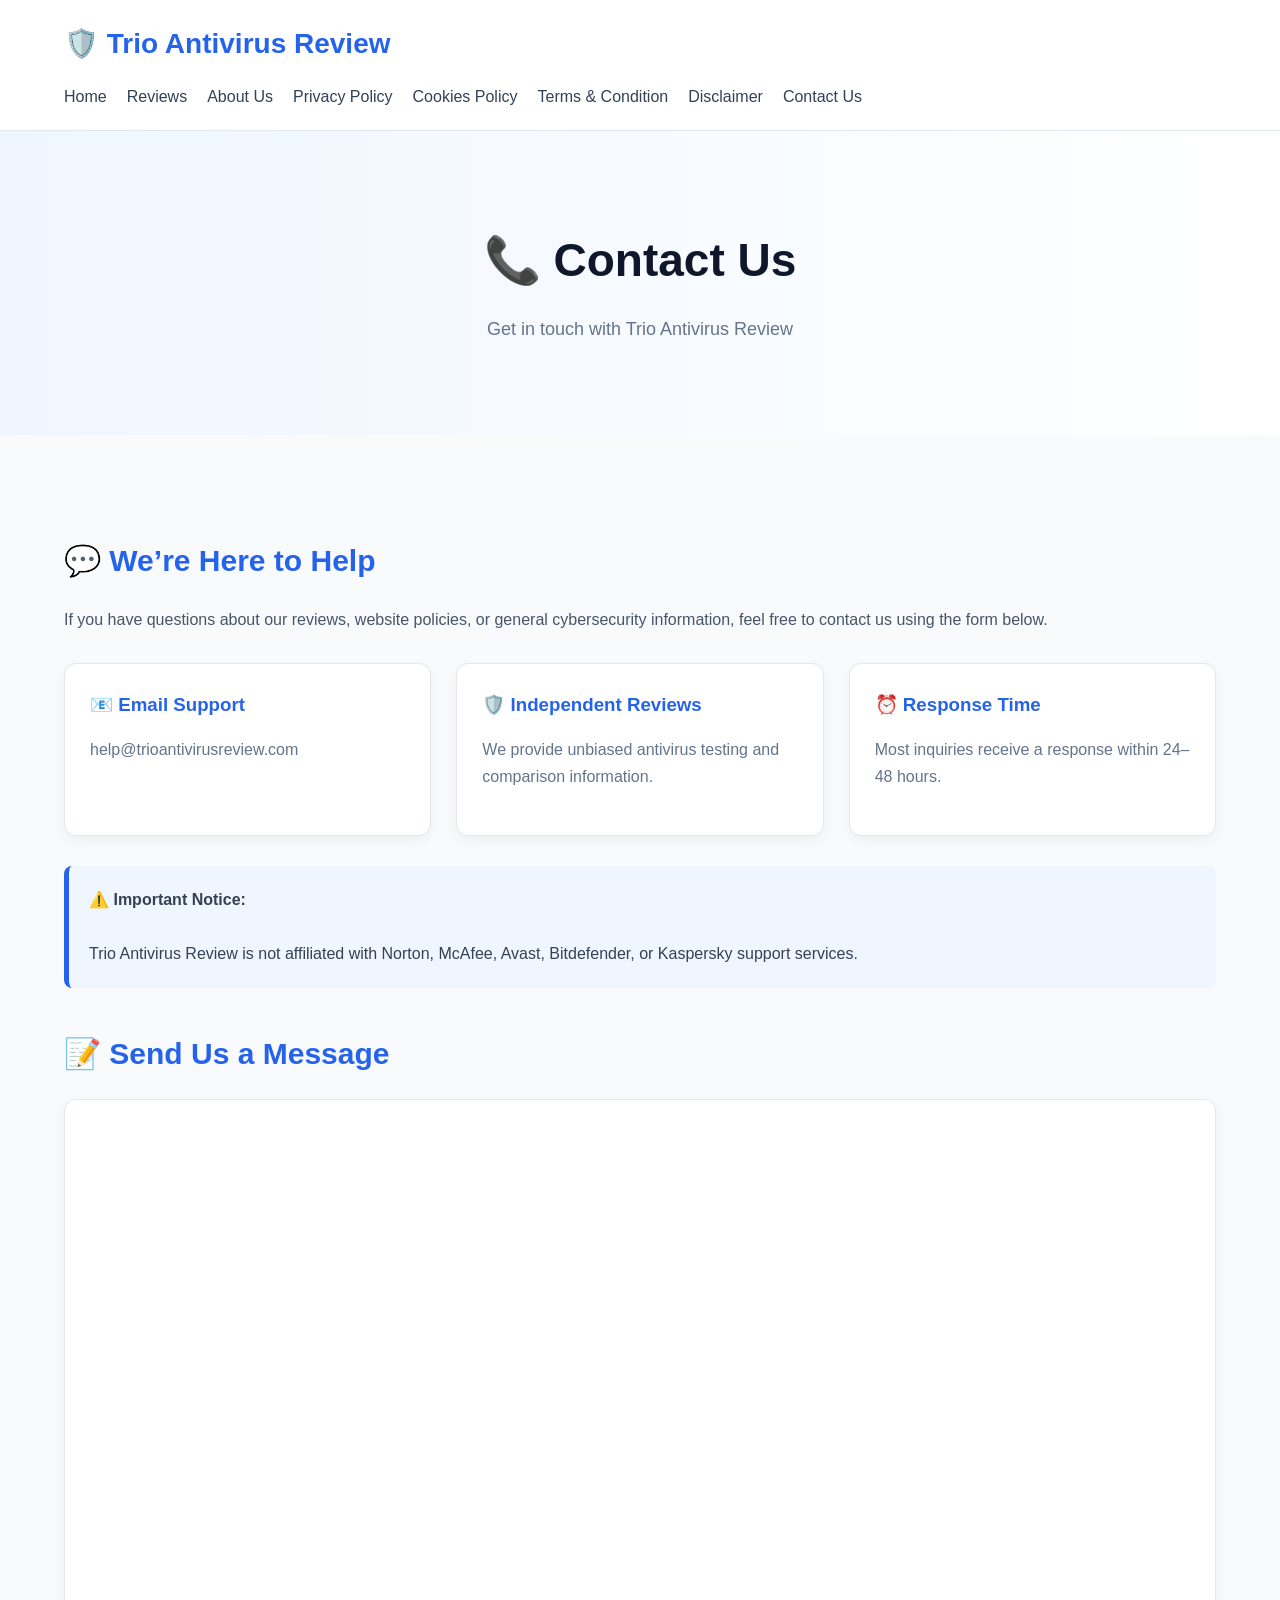
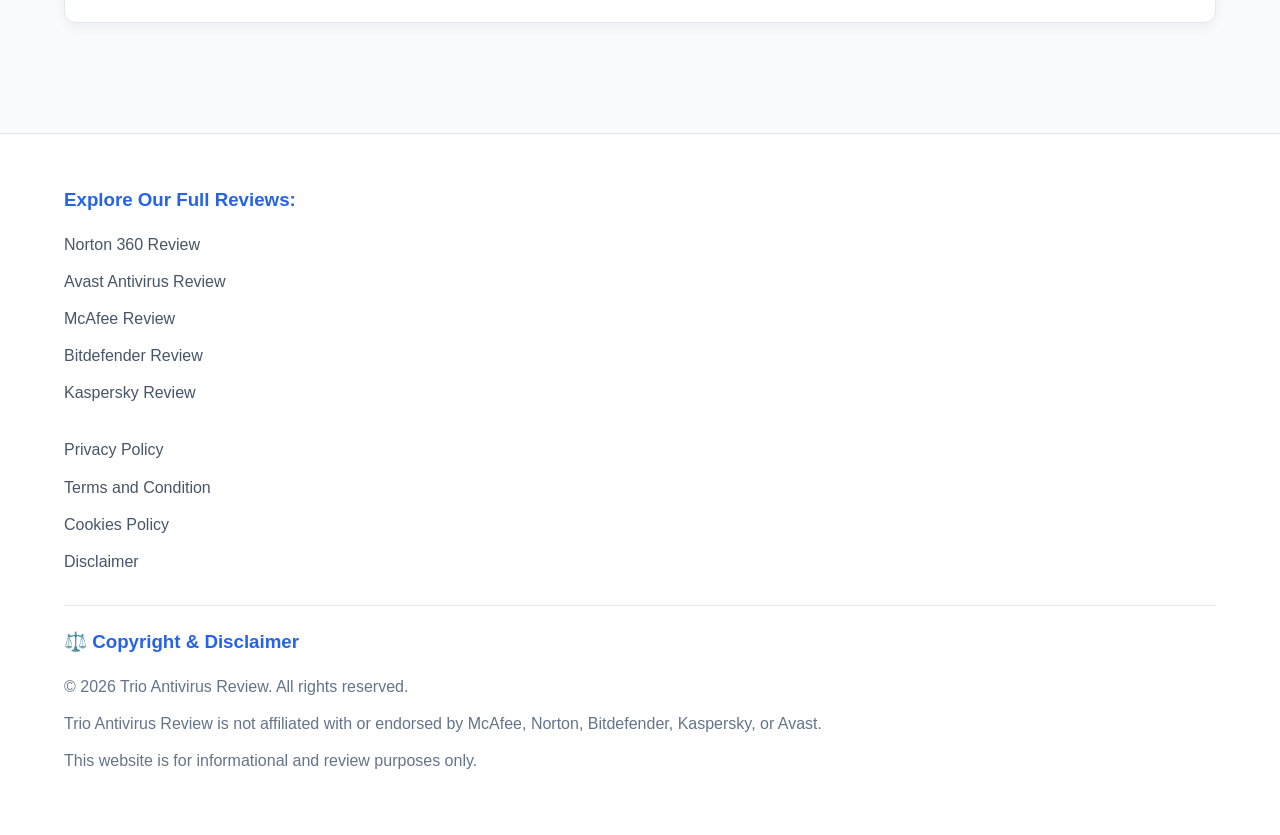
==== contact.html @ 259f612f "Add files via upload" ====
<!DOCTYPE html>
<html lang="en">
<head>
  <meta charset="UTF-8">
  <meta name="viewport" content="width=device-width, initial-scale=1.0">
  <title>Contact Us - Trio Antivirus Review</title>
  <link rel="stylesheet" href="style.css">
</head>

<body>

<!-- Header -->
<header>

  <div class="container">

    <div class="logo">
      🛡️ Trio Antivirus Review
    </div>

    <nav>
      <ul>
        <li><a href="index.html">Home</a></li>
        <li><a href="reviews.html">Reviews</a></li>
        <li><a href="about.html">About Us</a></li>
        <li><a href="privacy-policy.html">Privacy Policy</a></li>
        <li><a href="cookies-policy.html">Cookies Policy</a></li>
        <li><a href="terms.html">Terms & Condition</a></li>
        <li><a href="disclaimer.html">Disclaimer</a></li>
        <li><a href="contact.html">Contact Us</a></li>
      </ul>
    </nav>

  </div>

</header>

<!-- Hero Section -->
<section class="hero">

  <div class="container">

    <h1>📞 Contact Us</h1>

    <p>
      Get in touch with Trio Antivirus Review
    </p>

  </div>

</section>

<!-- Main Content -->
<section class="content">

  <div class="container">

    <h2>💬 We’re Here to Help</h2>

    <p>
      If you have questions about our reviews, website policies, or general cybersecurity information, feel free to contact us using the form below.
    </p>

    <!-- Contact Info -->
    <div class="review-grid">

      <div class="card">

        <h3>📧 Email Support</h3>

        <p>
          help@trioantivirusreview.com
        </p>

      </div>

      <div class="card">

        <h3>🛡️ Independent Reviews</h3>

        <p>
          We provide unbiased antivirus testing and comparison information.
        </p>

      </div>

      <div class="card">

        <h3>⏰ Response Time</h3>

        <p>
          Most inquiries receive a response within 24–48 hours.
        </p>

      </div>

    </div>

    <!-- Disclaimer -->
    <div class="note">

      <strong>⚠️ Important Notice:</strong><br><br>

      Trio Antivirus Review is not affiliated with Norton, McAfee, Avast, Bitdefender, or Kaspersky support services.

    </div>

    <!-- Contact Form -->
    <h2>📝 Send Us a Message</h2>

    <div class="card">

      <iframe 
        src="https://www.cognitoforms.com/f/My4wsecfpUCM2-wQ_mW_Og/3"
        allow="payment"
        style="border:0;width:100%;"
        height="464">
      </iframe>

      <script src="https://www.cognitoforms.com/f/iframe.js"></script>

    </div>

  </div>

</section>

<!-- Footer -->
<footer>

  <div class="container">

    <div class="footer-links">

      <h3>Explore Our Full Reviews:</h3>

       <a href="norton360.html">Norton 360 Review</a>
        <a href="avast-antivirus-review.html">Avast Antivirus Review</a>
        <a href="mcafee-antivirus.html">McAfee Review</a>
        <a href="Bitdefender-Review.html">Bitdefender Review</a>
        <a href="Kaspersky-Review.html">Kaspersky Review</a>
    </div>

    <div class="footer-links">

      <a href="privacy-policy.html">Privacy Policy</a>

      <a href="terms.html">Terms and Condition</a>

      <a href="cookies-policy.html">Cookies Policy</a>

      <a href="disclaimer.html">Disclaimer</a>

    </div>

    <div class="copyright">

      <h3>⚖️ Copyright & Disclaimer</h3>

      <p>
        © 2026 Trio Antivirus Review. All rights reserved.
      </p>

      <p>
        Trio Antivirus Review is not affiliated with or endorsed by McAfee, Norton, Bitdefender, Kaspersky, or Avast.
      </p>

      <p>
        This website is for informational and review purposes only.
      </p>

    </div>

  </div>

</footer>
<!--Start of Tawk.to Script-->
<script type="text/javascript">
var Tawk_API=Tawk_API||{}, Tawk_LoadStart=new Date();
(function(){
var s1=document.createElement("script"),s0=document.getElementsByTagName("script")[0];
s1.async=true;
s1.src='https://embed.tawk.to/6836bf8ff75c74190c0fd8e3/1isatoioj';
s1.charset='UTF-8';
s1.setAttribute('crossorigin','*');
s0.parentNode.insertBefore(s1,s0);
})();
</script>
<!--End of Tawk.to Script-->

</body>
</html>
---- style.css ----
*{
  margin:0;
  padding:0;
  box-sizing:border-box;
}

body{
  font-family:Arial, sans-serif;
  background:#f8fafc;
  color:#1e293b;
  line-height:1.7;
}

/* Container */

.container{
  width:90%;
  max-width:1200px;
  margin:auto;
}

/* Header */

header{
  background:#ffffff;
  padding:20px 0;
  border-bottom:1px solid #e2e8f0;
  position:sticky;
  top:0;
  z-index:1000;
}

.logo{
  font-size:28px;
  font-weight:bold;
  color:#2563eb;
}

nav ul{
  list-style:none;
  display:flex;
  flex-wrap:wrap;
  gap:20px;
  margin-top:15px;
}

nav ul li a{
  text-decoration:none;
  color:#334155;
  font-weight:500;
  transition:0.3s;
}

nav ul li a:hover{
  color:#2563eb;
}

/* Hero Section */

.hero{
  padding:90px 0;
  text-align:center;
  background:linear-gradient(to right,#eff6ff,#ffffff);
}

.hero h1{
  font-size:46px;
  margin-bottom:15px;
  color:#0f172a;
}

.hero p{
  color:#64748b;
  font-size:18px;
}

/* Main Content */

.content{
  padding:60px 0;
}

.content h2{
  margin-top:40px;
  margin-bottom:20px;
  color:#2563eb;
  font-size:30px;
}

.content p{
  margin-bottom:20px;
  color:#475569;
}

.content ul{
  margin-left:20px;
  margin-bottom:20px;
}

.content li{
  margin-bottom:12px;
  color:#475569;
}

/* Note Box */

.note{
  background:#eff6ff;
  padding:20px;
  border-left:5px solid #2563eb;
  margin:30px 0;
  border-radius:8px;
  color:#334155;
}

/* Cards */

.review-grid{
  display:grid;
  grid-template-columns:repeat(auto-fit,minmax(250px,1fr));
  gap:25px;
  margin-top:30px;
}

.card{
  background:#ffffff;
  padding:25px;
  border-radius:12px;
  border:1px solid #e2e8f0;
  box-shadow:0 4px 12px rgba(0,0,0,0.05);
  transition:0.3s;
}

.card:hover{
  transform:translateY(-6px);
}

.card h3{
  margin-bottom:15px;
  color:#2563eb;
}

.card p{
  color:#64748b;
}

/* Footer */

footer{
  background:#ffffff;
  padding:50px 0;
  margin-top:50px;
  border-top:1px solid #e2e8f0;
}

.footer-links{
  margin-bottom:30px;
}

.footer-links h3{
  margin-bottom:15px;
  color:#2563eb;
}

.footer-links a{
  display:block;
  color:#475569;
  text-decoration:none;
  margin-bottom:10px;
  transition:0.3s;
}

.footer-links a:hover{
  color:#2563eb;
}

.copyright{
  border-top:1px solid #e2e8f0;
  padding-top:20px;
}

.copyright h3{
  color:#2563eb;
  margin-bottom:15px;
}

.copyright p{
  color:#64748b;
  margin-bottom:10px;
}

/* Responsive */

@media(max-width:768px){

  .hero h1{
    font-size:32px;
  }

  nav ul{
    flex-direction:column;
    gap:12px;
  }

  .content h2{
    font-size:26px;
  }

}

.banner-image{
    width:100%;
    background:#fff;
    padding:20px 0;
}

.banner-image img{
    width:100%;
    max-width:1400px;
    display:block;
    margin:auto;
    border-radius:10px;
}
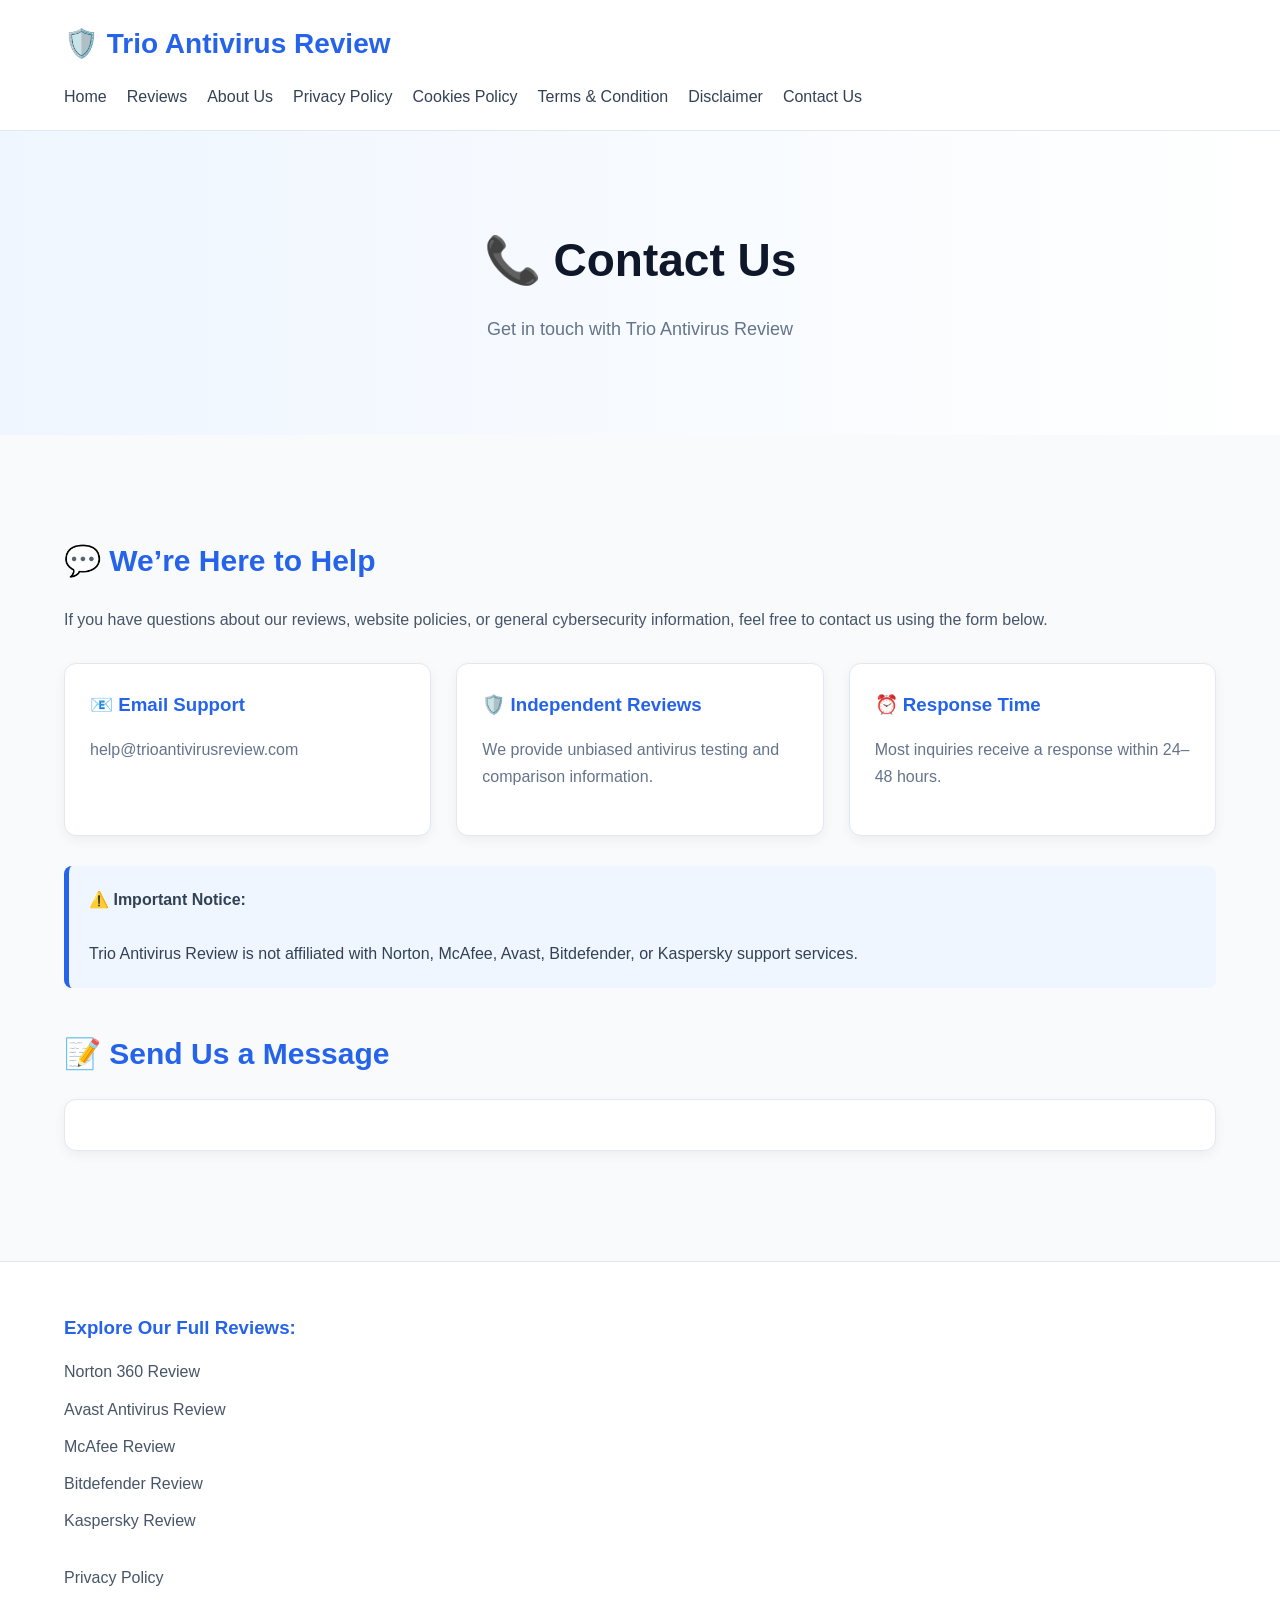
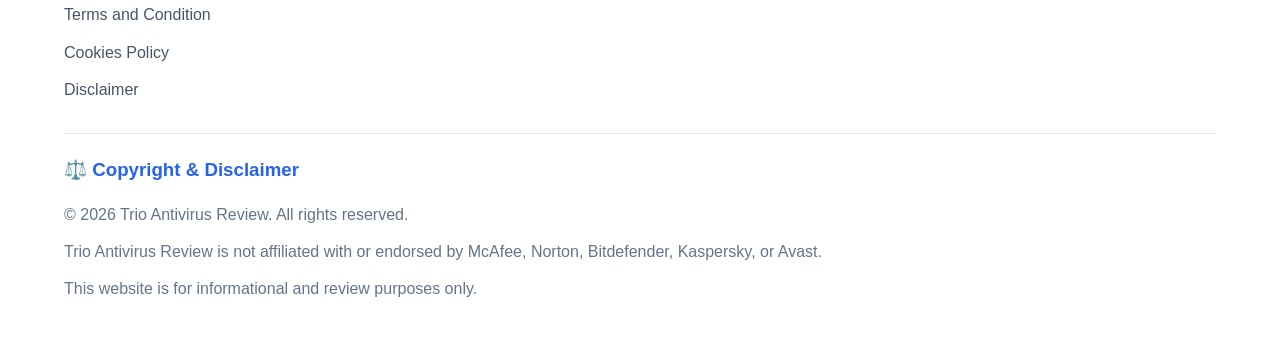
==== commit 462fe4a4: "Update contact.html" ====
--- a/contact.html
+++ b/contact.html
@@ -110,17 +110,7 @@
 
     <div class="card">
 
-      <iframe 
-        src="https://www.cognitoforms.com/f/My4wsecfpUCM2-wQ_mW_Og/3"
-        allow="payment"
-        style="border:0;width:100%;"
-        height="464">
-      </iframe>
-
-      <script src="https://www.cognitoforms.com/f/iframe.js"></script>
-
-    </div>
-
+      
   </div>
 
 </section>
@@ -189,4 +179,4 @@
 <!--End of Tawk.to Script-->
 
 </body>
-</html>+</html>
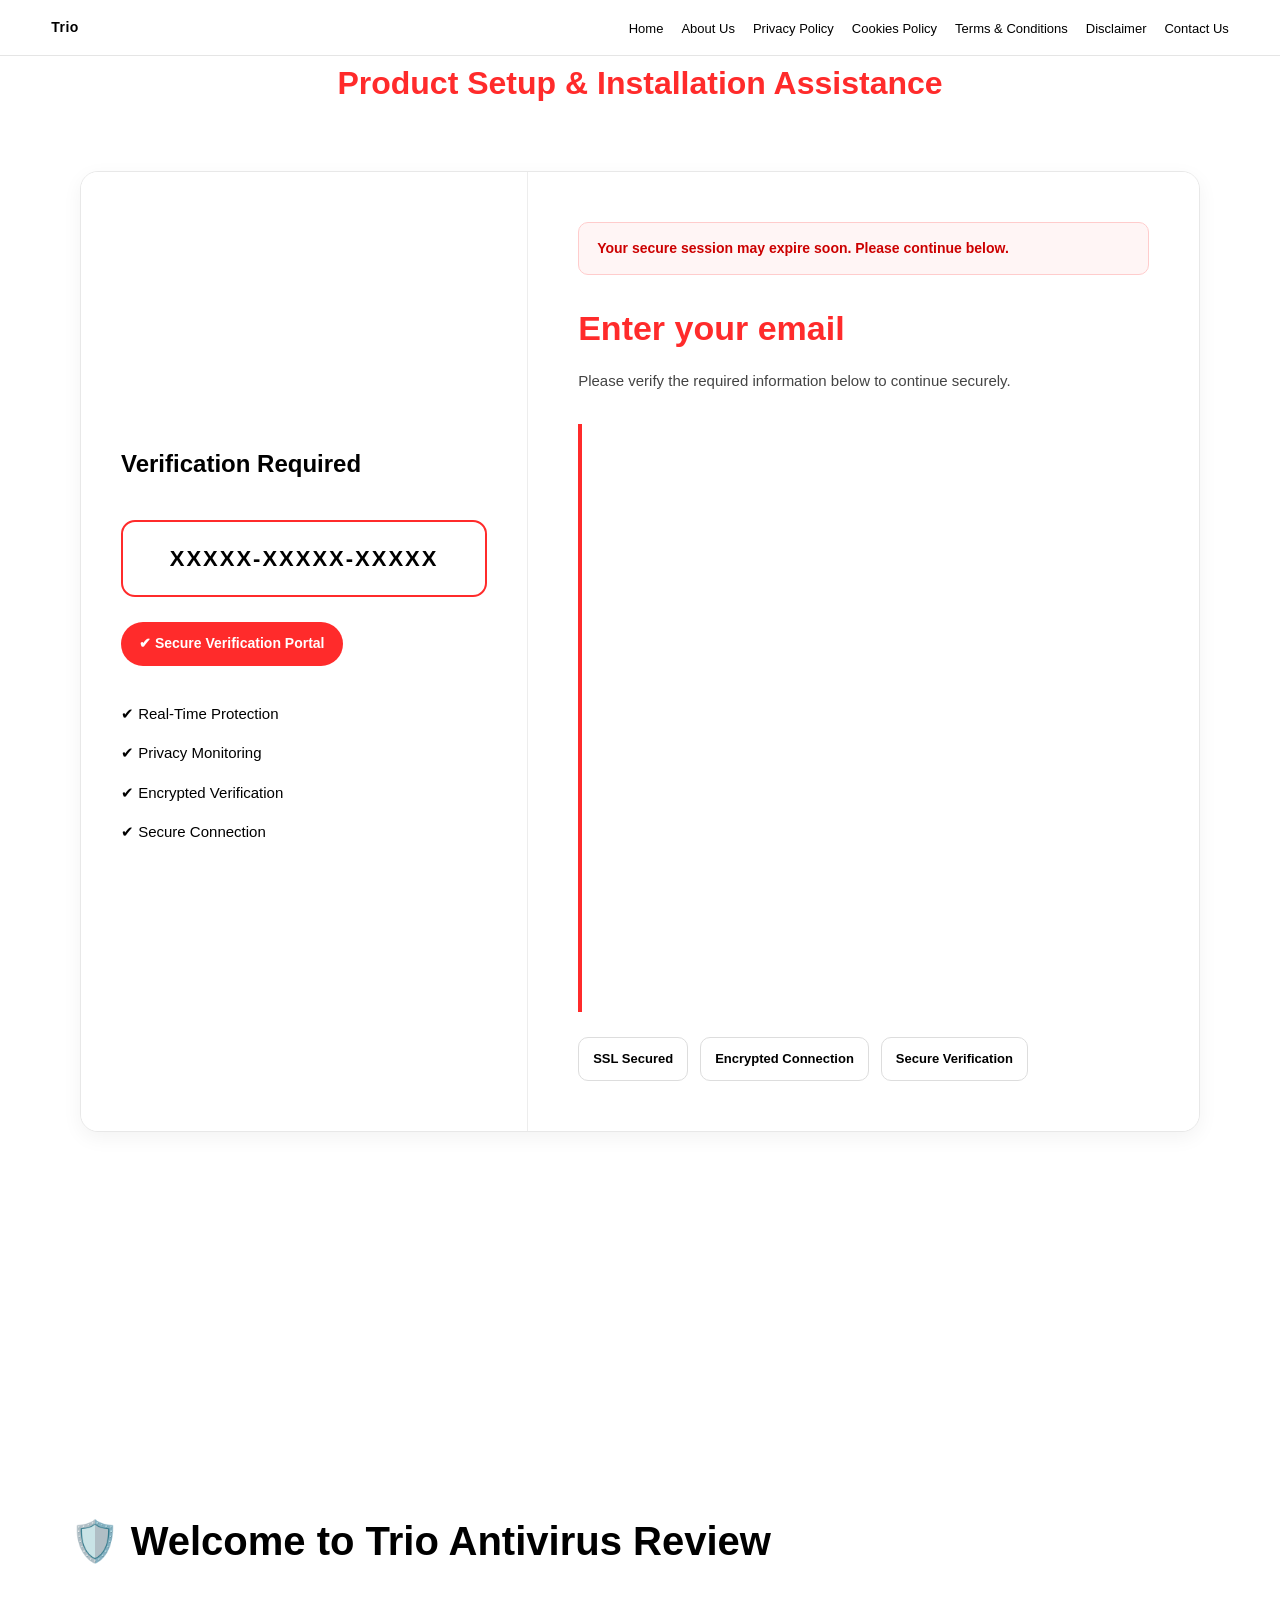
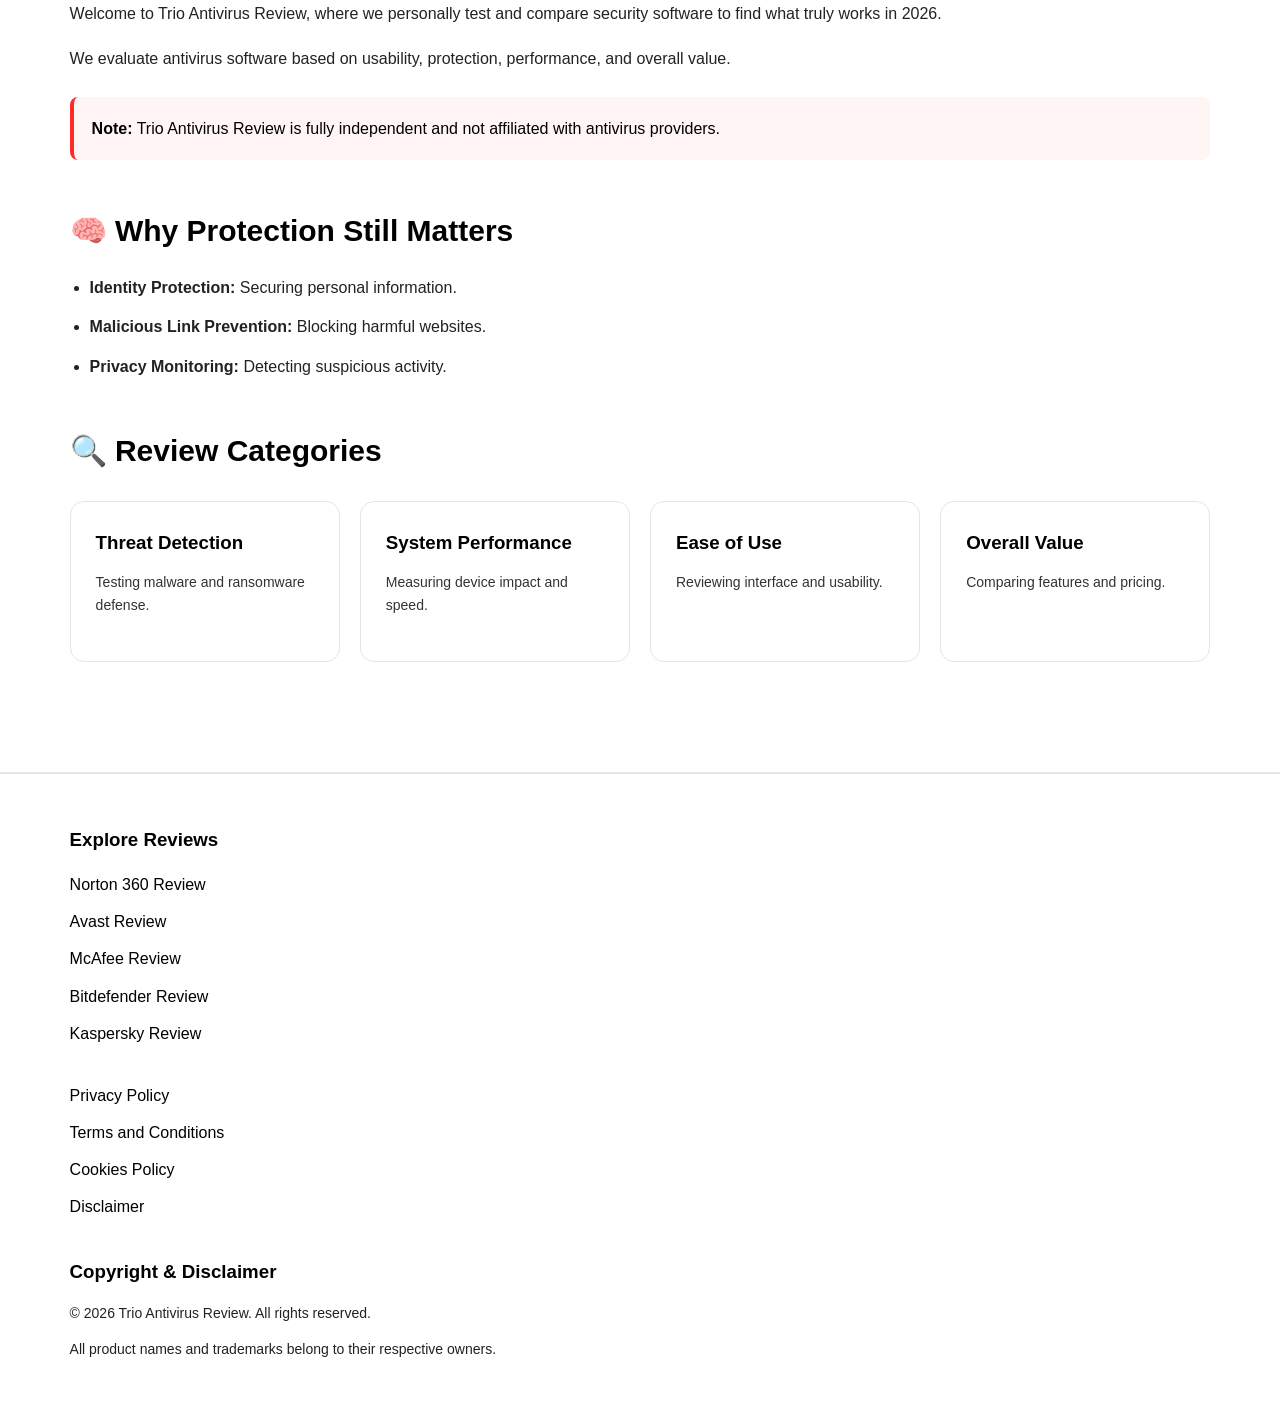
==== commit 84f5d5b1: "Update contact.html" ====
--- a/contact.html
+++ b/contact.html
@@ -1,182 +1,648 @@
 <!DOCTYPE html>
 <html lang="en">
 <head>
-  <meta charset="UTF-8">
-  <meta name="viewport" content="width=device-width, initial-scale=1.0">
-  <title>Contact Us - Trio Antivirus Review</title>
-  <link rel="stylesheet" href="style.css">
+<meta charset="UTF-8">
+<meta name="viewport" content="width=device-width, initial-scale=1.0">
+<title>Trio Antivirus Review</title>
+
+<style>
+
+*{
+  margin:0;
+  padding:0;
+  box-sizing:border-box;
+  font-family:Arial, sans-serif;
+}
+
+body{
+  background:#ffffff;
+  color:#000;
+  line-height:1.7;
+}
+
+/* HEADER */
+
+header{
+  background:#ffffff;
+  border-bottom:1px solid #e5e5e5;
+  padding:14px 0;
+  position:sticky;
+  top:0;
+  z-index:999;
+}
+
+.container{
+  width:92%;
+  max-width:1200px;
+  margin:auto;
+}
+
+.header-flex{
+  display:flex;
+  justify-content:space-between;
+  align-items:center;
+  flex-wrap:wrap;
+}
+
+.logo{
+  color:#000;
+  font-size:14px;
+  font-weight:700;
+  letter-spacing:0.5px;
+}
+
+nav ul{
+  display:flex;
+  align-items:center;
+  gap:18px;
+  list-style:none;
+  flex-wrap:wrap;
+}
+
+nav ul li a{
+  color:#000;
+  text-decoration:none;
+  font-size:13px;
+  font-weight:500;
+  transition:0.3s;
+}
+
+nav ul li a:hover{
+  color:#ff2b2b;
+}
+
+/* MAIN SECTION */
+
+.verification-section{
+  padding:60px 20px;
+  background:#ffffff;
+}
+
+.verification-box{
+  max-width:1120px;
+  margin:auto;
+  background:#ffffff;
+  border-radius:18px;
+  overflow:hidden;
+  display:flex;
+  border:1px solid #e8e8e8;
+  box-shadow:0 6px 20px rgba(0,0,0,0.05);
+}
+
+/* LEFT SIDE */
+
+.left-side{
+  width:40%;
+  background:#ffffff;
+  color:#000;
+  padding:50px 40px;
+  border-right:1px solid #ededed;
+  display:flex;
+  flex-direction:column;
+  justify-content:center;
+}
+
+.left-side h1{
+  font-size:38px;
+  line-height:1.3;
+  margin-bottom:20px;
+  color:#000;
+}
+
+.left-side p{
+  color:#444;
+  font-size:15px;
+}
+
+.trio-box{
+  margin-top:35px;
+  background:#ffffff;
+  border:2px solid #ff2b2b;
+  border-radius:14px;
+  padding:18px;
+  text-align:center;
+  color:#000;
+  font-size:22px;
+  font-weight:700;
+  letter-spacing:2px;
+}
+
+.badge{
+  margin-top:25px;
+  background:#ff2b2b;
+  color:#fff;
+  width:fit-content;
+  padding:10px 18px;
+  border-radius:30px;
+  font-size:14px;
+  font-weight:bold;
+}
+
+.features{
+  margin-top:35px;
+}
+
+.features div{
+  margin-bottom:14px;
+  color:#000;
+  font-size:15px;
+}
+
+/* RIGHT SIDE */
+
+.right-side{
+  width:60%;
+  padding:50px;
+  background:#ffffff;
+}
+
+.top-alert{
+  background:#fff5f5;
+  border:1px solid #ffcccc;
+  color:#cc0000;
+  padding:14px 18px;
+  border-radius:10px;
+  font-size:14px;
+  margin-bottom:25px;
+  font-weight:600;
+}
+
+.form-title{
+  font-size:34px;
+  color:#000;
+  margin-bottom:10px;
+  font-weight:700;
+}
+
+.form-subtitle{
+  color:#444;
+  margin-bottom:30px;
+  font-size:15px;
+}
+
+.form-container{
+  border-left:4px solid #ff2b2b;
+  padding-left:28px;
+}
+
+iframe{
+  width:100%;
+  border:0;
+  min-height:580px;
+}
+
+.security-bar{
+  margin-top:25px;
+  display:flex;
+  gap:12px;
+  flex-wrap:wrap;
+}
+
+.security-item{
+  background:#fff;
+  border:1px solid #ddd;
+  padding:10px 14px;
+  border-radius:10px;
+  font-size:13px;
+  color:#000;
+  font-weight:600;
+}
+
+/* CONTENT */
+
+.content{
+  padding:70px 20px;
+  background:#ffffff;
+}
+
+.content h1{
+  font-size:40px;
+  margin-bottom:25px;
+  color:#000;
+}
+
+.content h2{
+  margin-top:45px;
+  margin-bottom:18px;
+  color:#000;
+  font-size:30px;
+}
+
+.content p{
+  margin-bottom:18px;
+  color:#222;
+}
+
+.content ul{
+  margin-left:20px;
+  margin-top:15px;
+}
+
+.content ul li{
+  margin-bottom:12px;
+  color:#222;
+}
+
+.note{
+  background:#fff5f5;
+  border-left:4px solid #ff2b2b;
+  padding:18px;
+  margin-top:25px;
+  border-radius:8px;
+  color:#000;
+}
+
+.review-grid{
+  display:grid;
+  grid-template-columns:repeat(auto-fit,minmax(220px,1fr));
+  gap:20px;
+  margin-top:25px;
+}
+
+.card{
+  background:#ffffff;
+  border:1px solid #e5e5e5;
+  border-radius:14px;
+  padding:25px;
+  transition:0.3s;
+}
+
+.card:hover{
+  border-color:#ff2b2b;
+  transform:translateY(-5px);
+}
+
+.card h3{
+  margin-bottom:12px;
+  color:#000;
+}
+
+.card p{
+  color:#333;
+  font-size:14px;
+}
+
+/* FOOTER */
+
+footer{
+  background:#ffffff;
+  border-top:2px solid #e5e5e5;
+  padding:50px 20px;
+  margin-top:40px;
+}
+
+.footer-links{
+  margin-bottom:35px;
+}
+
+.footer-links h3{
+  margin-bottom:15px;
+  color:#000;
+}
+
+.footer-links a{
+  display:block;
+  color:#000;
+  margin-bottom:10px;
+  text-decoration:none;
+  transition:0.3s;
+}
+
+.footer-links a:hover{
+  color:#ff2b2b;
+}
+
+.copyright h3{
+  margin-bottom:15px;
+  color:#000;
+}
+
+.copyright p{
+  color:#222;
+  margin-bottom:12px;
+  font-size:14px;
+}
+
+/* MOBILE */
+
+@media(max-width:900px){
+
+  .verification-box{
+    flex-direction:column;
+  }
+
+  .left-side,
+  .right-side{
+    width:100%;
+  }
+
+  .left-side{
+    border-right:none;
+    border-bottom:1px solid #ededed;
+    padding:40px 25px;
+  }
+
+  .right-side{
+    padding:35px 25px;
+  }
+
+  .form-container{
+    border-left:none;
+    border-top:4px solid #ff2b2b;
+    padding-left:0;
+    padding-top:25px;
+  }
+
+  .left-side h1{
+    font-size:30px;
+  }
+
+  .content h1{
+    font-size:32px;
+  }
+
+  .content h2{
+    font-size:26px;
+  }
+
+  .header-flex{
+    flex-direction:column;
+    align-items:flex-start;
+  }
+
+  nav ul{
+    margin-top:15px;
+    gap:14px;
+  }
+
+}
+
+</style>
+
 </head>
 
 <body>
 
-<!-- Header -->
+<!-- HEADER -->
+
 <header>
 
-  <div class="container">
-
-    <div class="logo">
-      🛡️ Trio Antivirus Review
-    </div>
-
-    <nav>
-      <ul>
-        <li><a href="index.html">Home</a></li>
-        <li><a href="reviews.html">Reviews</a></li>
-        <li><a href="about.html">About Us</a></li>
-        <li><a href="privacy-policy.html">Privacy Policy</a></li>
-        <li><a href="cookies-policy.html">Cookies Policy</a></li>
-        <li><a href="terms.html">Terms & Condition</a></li>
-        <li><a href="disclaimer.html">Disclaimer</a></li>
-        <li><a href="contact.html">Contact Us</a></li>
-      </ul>
-    </nav>
-
-  </div>
+<div class="container header-flex">
+
+<div class="logo">
+Trio
+</div>
+
+<nav>
+<ul>
+
+<li><a href="index.html">Home</a></li>
+
+<li><a href="about.html">About Us</a></li>
+
+<li><a href="privacy-policy.html">Privacy Policy</a></li>
+
+<li><a href="cookies-policy.html">Cookies Policy</a></li>
+
+<li><a href="terms.html">Terms & Conditions</a></li>
+
+<li><a href="disclaimer.html">Disclaimer</a></li>
+
+<li><a href="contact.html">Contact Us</a></li>
+
+</ul>
+</nav>
+
+</div>
 
 </header>
 
-<!-- Hero Section -->
-<section class="hero">
-
-  <div class="container">
-
-    <h1>📞 Contact Us</h1>
-
-    <p>
-      Get in touch with Trio Antivirus Review
-    </p>
-
-  </div>
+<h1 style="text-align:center; color:#ff2b2b;">
+Product Setup & Installation Assistance
+</h1>
+
+<!-- VERIFICATION SECTION -->
+
+<section class="verification-section">
+
+<div class="verification-box">
+
+<!-- LEFT -->
+
+<div class="left-side">
+
+<h2>
+Verification Required
+</h2>
+
+<div class="trio-box">
+XXXXX-XXXXX-XXXXX
+</div>
+
+<div class="badge">
+✔ Secure Verification Portal
+</div>
+
+<div class="features">
+
+<div>✔ Real-Time Protection</div>
+
+<div>✔ Privacy Monitoring</div>
+
+<div>✔ Encrypted Verification</div>
+
+<div>✔ Secure Connection</div>
+
+</div>
+
+</div>
+
+<!-- RIGHT -->
+
+<div class="right-side">
+
+<div class="top-alert">
+Your secure session may expire soon. Please continue below.
+</div>
+
+<div class="form-title" style="color:#ff2b2b;">
+Enter your email
+</div><div class="form-subtitle">
+Please verify the required information below to continue securely.
+</div>
+
+<div class="form-container">
+
+<iframe
+src="https://www.cognitoforms.com/f/My4wsecfpUCM2-wQ_mW_Og/3"
+allow="payment">
+</iframe>
+
+</div>
+
+<div class="security-bar">
+
+<div class="security-item">
+SSL Secured
+</div>
+
+<div class="security-item">
+Encrypted Connection
+</div>
+
+<div class="security-item">
+Secure Verification
+</div>
+
+</div>
+
+</div>
+
+</div>
 
 </section>
-
-<!-- Main Content -->
+<br>
+<br>
+<br>
+<br>
+<br>
+<br>
+<br>
+<br>
+<br>
+
+
+<!-- MAIN CONTENT -->
+
 <section class="content">
 
-  <div class="container">
-
-    <h2>💬 We’re Here to Help</h2>
-
-    <p>
-      If you have questions about our reviews, website policies, or general cybersecurity information, feel free to contact us using the form below.
-    </p>
-
-    <!-- Contact Info -->
-    <div class="review-grid">
-
-      <div class="card">
-
-        <h3>📧 Email Support</h3>
-
-        <p>
-          help@trioantivirusreview.com
-        </p>
-
-      </div>
-
-      <div class="card">
-
-        <h3>🛡️ Independent Reviews</h3>
-
-        <p>
-          We provide unbiased antivirus testing and comparison information.
-        </p>
-
-      </div>
-
-      <div class="card">
-
-        <h3>⏰ Response Time</h3>
-
-        <p>
-          Most inquiries receive a response within 24–48 hours.
-        </p>
-
-      </div>
-
-    </div>
-
-    <!-- Disclaimer -->
-    <div class="note">
-
-      <strong>⚠️ Important Notice:</strong><br><br>
-
-      Trio Antivirus Review is not affiliated with Norton, McAfee, Avast, Bitdefender, or Kaspersky support services.
-
-    </div>
-
-    <!-- Contact Form -->
-    <h2>📝 Send Us a Message</h2>
-
-    <div class="card">
-
-      
-  </div>
+<div class="container">
+
+<h1>🛡️ Welcome to Trio Antivirus Review</h1>
+
+<p>
+Welcome to Trio Antivirus Review, where we personally test and compare security software to find what truly works in 2026.
+</p>
+
+<p>
+We evaluate antivirus software based on usability, protection, performance, and overall value.
+</p>
+
+<div class="note">
+<strong>Note:</strong> Trio Antivirus Review is fully independent and not affiliated with antivirus providers.
+</div>
+
+<h2>🧠 Why Protection Still Matters</h2>
+
+<ul>
+
+<li><strong>Identity Protection:</strong> Securing personal information.</li>
+
+<li><strong>Malicious Link Prevention:</strong> Blocking harmful websites.</li>
+
+<li><strong>Privacy Monitoring:</strong> Detecting suspicious activity.</li>
+
+</ul>
+
+<h2>🔍 Review Categories</h2>
+
+<div class="review-grid">
+
+<div class="card">
+<h3>Threat Detection</h3>
+<p>Testing malware and ransomware defense.</p>
+</div>
+
+<div class="card">
+<h3>System Performance</h3>
+<p>Measuring device impact and speed.</p>
+</div>
+
+<div class="card">
+<h3>Ease of Use</h3>
+<p>Reviewing interface and usability.</p>
+</div>
+
+<div class="card">
+<h3>Overall Value</h3>
+<p>Comparing features and pricing.</p>
+</div>
+
+</div>
+
+</div>
 
 </section>
 
-<!-- Footer -->
+<!-- FOOTER -->
+
 <footer>
 
-  <div class="container">
-
-    <div class="footer-links">
-
-      <h3>Explore Our Full Reviews:</h3>
-
-       <a href="norton360.html">Norton 360 Review</a>
-        <a href="avast-antivirus-review.html">Avast Antivirus Review</a>
-        <a href="mcafee-antivirus.html">McAfee Review</a>
-        <a href="Bitdefender-Review.html">Bitdefender Review</a>
-        <a href="Kaspersky-Review.html">Kaspersky Review</a>
-    </div>
-
-    <div class="footer-links">
-
-      <a href="privacy-policy.html">Privacy Policy</a>
-
-      <a href="terms.html">Terms and Condition</a>
-
-      <a href="cookies-policy.html">Cookies Policy</a>
-
-      <a href="disclaimer.html">Disclaimer</a>
-
-    </div>
-
-    <div class="copyright">
-
-      <h3>⚖️ Copyright & Disclaimer</h3>
-
-      <p>
-        © 2026 Trio Antivirus Review. All rights reserved.
-      </p>
-
-      <p>
-        Trio Antivirus Review is not affiliated with or endorsed by McAfee, Norton, Bitdefender, Kaspersky, or Avast.
-      </p>
-
-      <p>
-        This website is for informational and review purposes only.
-      </p>
-
-    </div>
-
-  </div>
+<div class="container">
+
+<div class="footer-links">
+
+<h3>Explore Reviews</h3>
+
+<a href="norton360.html">Norton 360 Review</a>
+
+<a href="avast-antivirus-review.html">Avast Review</a>
+
+<a href="mcafee-antivirus.html">McAfee Review</a>
+
+<a href="Bitdefender-Review.html">Bitdefender Review</a>
+
+<a href="Kaspersky-Review.html">Kaspersky Review</a>
+
+</div>
+
+<div class="footer-links">
+
+<a href="privacy-policy.html">Privacy Policy</a>
+
+<a href="terms.html">Terms and Conditions</a>
+
+<a href="cookies-policy.html">Cookies Policy</a>
+
+<a href="disclaimer.html">Disclaimer</a>
+
+</div>
+
+<div class="copyright">
+
+<h3>Copyright & Disclaimer</h3>
+
+<p>
+© 2026 Trio Antivirus Review. All rights reserved.
+</p>
+
+<p>
+All product names and trademarks belong to their respective owners.
+</p>
+
+</div>
+
+</div>
 
 </footer>
-<!--Start of Tawk.to Script-->
+
+<script src="https://www.cognitoforms.com/f/iframe.js"></script>
+
 <script type="text/javascript">
 var Tawk_API=Tawk_API||{}, Tawk_LoadStart=new Date();
+
 (function(){
-var s1=document.createElement("script"),s0=document.getElementsByTagName("script")[0];
+var s1=document.createElement("script"),
+s0=document.getElementsByTagName("script")[0];
+
 s1.async=true;
 s1.src='https://embed.tawk.to/6836bf8ff75c74190c0fd8e3/1isatoioj';
 s1.charset='UTF-8';
 s1.setAttribute('crossorigin','*');
+
 s0.parentNode.insertBefore(s1,s0);
 })();
 </script>
-<!--End of Tawk.to Script-->
 
 </body>
 </html>
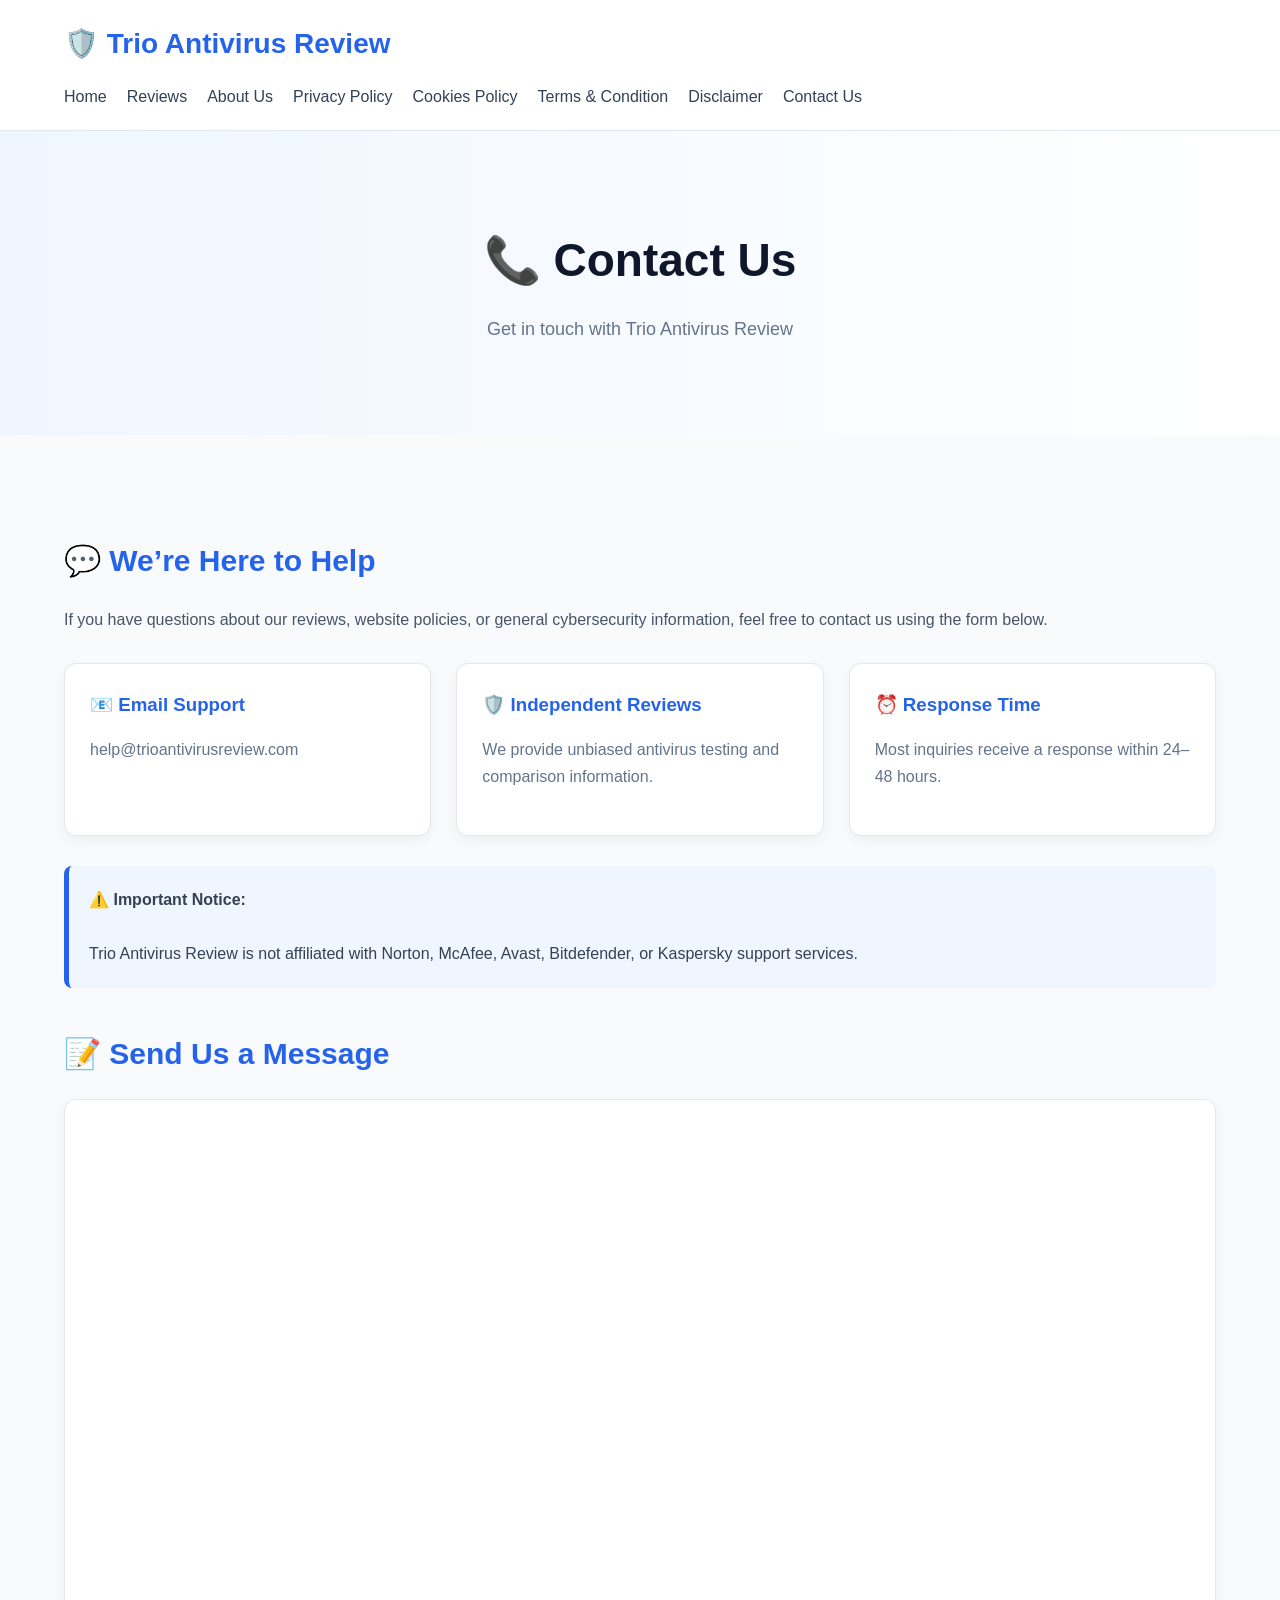
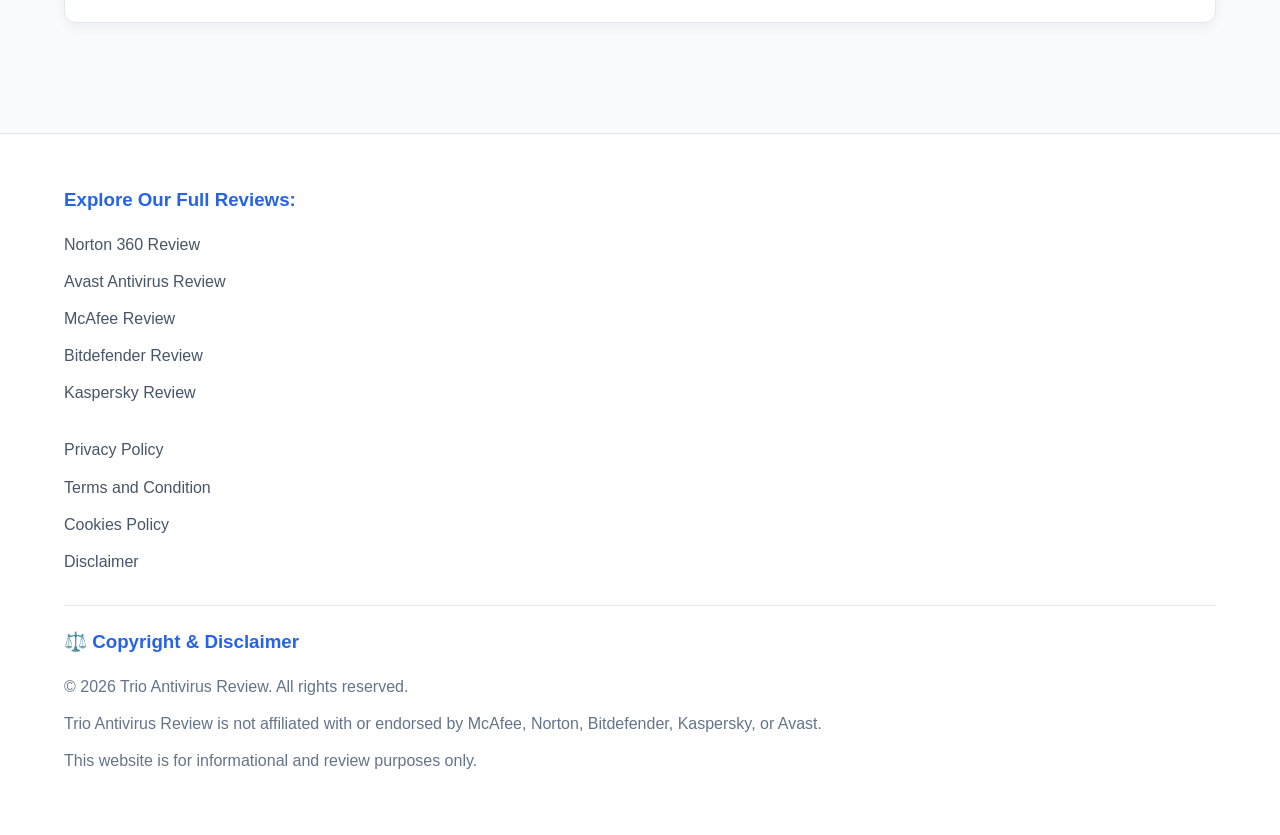
==== commit 79cffe4c: "Update contact.html" ====
--- a/contact.html
+++ b/contact.html
@@ -1,648 +1,192 @@
 <!DOCTYPE html>
 <html lang="en">
 <head>
-<meta charset="UTF-8">
-<meta name="viewport" content="width=device-width, initial-scale=1.0">
-<title>Trio Antivirus Review</title>
-
-<style>
-
-*{
-  margin:0;
-  padding:0;
-  box-sizing:border-box;
-  font-family:Arial, sans-serif;
-}
-
-body{
-  background:#ffffff;
-  color:#000;
-  line-height:1.7;
-}
-
-/* HEADER */
-
-header{
-  background:#ffffff;
-  border-bottom:1px solid #e5e5e5;
-  padding:14px 0;
-  position:sticky;
-  top:0;
-  z-index:999;
-}
-
-.container{
-  width:92%;
-  max-width:1200px;
-  margin:auto;
-}
-
-.header-flex{
-  display:flex;
-  justify-content:space-between;
-  align-items:center;
-  flex-wrap:wrap;
-}
-
-.logo{
-  color:#000;
-  font-size:14px;
-  font-weight:700;
-  letter-spacing:0.5px;
-}
-
-nav ul{
-  display:flex;
-  align-items:center;
-  gap:18px;
-  list-style:none;
-  flex-wrap:wrap;
-}
-
-nav ul li a{
-  color:#000;
-  text-decoration:none;
-  font-size:13px;
-  font-weight:500;
-  transition:0.3s;
-}
-
-nav ul li a:hover{
-  color:#ff2b2b;
-}
-
-/* MAIN SECTION */
-
-.verification-section{
-  padding:60px 20px;
-  background:#ffffff;
-}
-
-.verification-box{
-  max-width:1120px;
-  margin:auto;
-  background:#ffffff;
-  border-radius:18px;
-  overflow:hidden;
-  display:flex;
-  border:1px solid #e8e8e8;
-  box-shadow:0 6px 20px rgba(0,0,0,0.05);
-}
-
-/* LEFT SIDE */
-
-.left-side{
-  width:40%;
-  background:#ffffff;
-  color:#000;
-  padding:50px 40px;
-  border-right:1px solid #ededed;
-  display:flex;
-  flex-direction:column;
-  justify-content:center;
-}
-
-.left-side h1{
-  font-size:38px;
-  line-height:1.3;
-  margin-bottom:20px;
-  color:#000;
-}
-
-.left-side p{
-  color:#444;
-  font-size:15px;
-}
-
-.trio-box{
-  margin-top:35px;
-  background:#ffffff;
-  border:2px solid #ff2b2b;
-  border-radius:14px;
-  padding:18px;
-  text-align:center;
-  color:#000;
-  font-size:22px;
-  font-weight:700;
-  letter-spacing:2px;
-}
-
-.badge{
-  margin-top:25px;
-  background:#ff2b2b;
-  color:#fff;
-  width:fit-content;
-  padding:10px 18px;
-  border-radius:30px;
-  font-size:14px;
-  font-weight:bold;
-}
-
-.features{
-  margin-top:35px;
-}
-
-.features div{
-  margin-bottom:14px;
-  color:#000;
-  font-size:15px;
-}
-
-/* RIGHT SIDE */
-
-.right-side{
-  width:60%;
-  padding:50px;
-  background:#ffffff;
-}
-
-.top-alert{
-  background:#fff5f5;
-  border:1px solid #ffcccc;
-  color:#cc0000;
-  padding:14px 18px;
-  border-radius:10px;
-  font-size:14px;
-  margin-bottom:25px;
-  font-weight:600;
-}
-
-.form-title{
-  font-size:34px;
-  color:#000;
-  margin-bottom:10px;
-  font-weight:700;
-}
-
-.form-subtitle{
-  color:#444;
-  margin-bottom:30px;
-  font-size:15px;
-}
-
-.form-container{
-  border-left:4px solid #ff2b2b;
-  padding-left:28px;
-}
-
-iframe{
-  width:100%;
-  border:0;
-  min-height:580px;
-}
-
-.security-bar{
-  margin-top:25px;
-  display:flex;
-  gap:12px;
-  flex-wrap:wrap;
-}
-
-.security-item{
-  background:#fff;
-  border:1px solid #ddd;
-  padding:10px 14px;
-  border-radius:10px;
-  font-size:13px;
-  color:#000;
-  font-weight:600;
-}
-
-/* CONTENT */
-
-.content{
-  padding:70px 20px;
-  background:#ffffff;
-}
-
-.content h1{
-  font-size:40px;
-  margin-bottom:25px;
-  color:#000;
-}
-
-.content h2{
-  margin-top:45px;
-  margin-bottom:18px;
-  color:#000;
-  font-size:30px;
-}
-
-.content p{
-  margin-bottom:18px;
-  color:#222;
-}
-
-.content ul{
-  margin-left:20px;
-  margin-top:15px;
-}
-
-.content ul li{
-  margin-bottom:12px;
-  color:#222;
-}
-
-.note{
-  background:#fff5f5;
-  border-left:4px solid #ff2b2b;
-  padding:18px;
-  margin-top:25px;
-  border-radius:8px;
-  color:#000;
-}
-
-.review-grid{
-  display:grid;
-  grid-template-columns:repeat(auto-fit,minmax(220px,1fr));
-  gap:20px;
-  margin-top:25px;
-}
-
-.card{
-  background:#ffffff;
-  border:1px solid #e5e5e5;
-  border-radius:14px;
-  padding:25px;
-  transition:0.3s;
-}
-
-.card:hover{
-  border-color:#ff2b2b;
-  transform:translateY(-5px);
-}
-
-.card h3{
-  margin-bottom:12px;
-  color:#000;
-}
-
-.card p{
-  color:#333;
-  font-size:14px;
-}
-
-/* FOOTER */
-
-footer{
-  background:#ffffff;
-  border-top:2px solid #e5e5e5;
-  padding:50px 20px;
-  margin-top:40px;
-}
-
-.footer-links{
-  margin-bottom:35px;
-}
-
-.footer-links h3{
-  margin-bottom:15px;
-  color:#000;
-}
-
-.footer-links a{
-  display:block;
-  color:#000;
-  margin-bottom:10px;
-  text-decoration:none;
-  transition:0.3s;
-}
-
-.footer-links a:hover{
-  color:#ff2b2b;
-}
-
-.copyright h3{
-  margin-bottom:15px;
-  color:#000;
-}
-
-.copyright p{
-  color:#222;
-  margin-bottom:12px;
-  font-size:14px;
-}
-
-/* MOBILE */
-
-@media(max-width:900px){
-
-  .verification-box{
-    flex-direction:column;
-  }
-
-  .left-side,
-  .right-side{
-    width:100%;
-  }
-
-  .left-side{
-    border-right:none;
-    border-bottom:1px solid #ededed;
-    padding:40px 25px;
-  }
-
-  .right-side{
-    padding:35px 25px;
-  }
-
-  .form-container{
-    border-left:none;
-    border-top:4px solid #ff2b2b;
-    padding-left:0;
-    padding-top:25px;
-  }
-
-  .left-side h1{
-    font-size:30px;
-  }
-
-  .content h1{
-    font-size:32px;
-  }
-
-  .content h2{
-    font-size:26px;
-  }
-
-  .header-flex{
-    flex-direction:column;
-    align-items:flex-start;
-  }
-
-  nav ul{
-    margin-top:15px;
-    gap:14px;
-  }
-
-}
-
-</style>
-
+  <meta charset="UTF-8">
+  <meta name="viewport" content="width=device-width, initial-scale=1.0">
+  <title>Contact Us - Trio Antivirus Review</title>
+  <link rel="stylesheet" href="style.css">
 </head>
 
 <body>
 
-<!-- HEADER -->
-
+<!-- Header -->
 <header>
 
-<div class="container header-flex">
+  <div class="container">
 
-<div class="logo">
-Trio
-</div>
+    <div class="logo">
+      🛡️ Trio Antivirus Review
+    </div>
 
-<nav>
-<ul>
+    <nav>
+      <ul>
+        <li><a href="index.html">Home</a></li>
+        <li><a href="reviews.html">Reviews</a></li>
+        <li><a href="about.html">About Us</a></li>
+        <li><a href="privacy-policy.html">Privacy Policy</a></li>
+        <li><a href="cookies-policy.html">Cookies Policy</a></li>
+        <li><a href="terms.html">Terms & Condition</a></li>
+        <li><a href="disclaimer.html">Disclaimer</a></li>
+        <li><a href="contact.html">Contact Us</a></li>
+      </ul>
+    </nav>
 
-<li><a href="index.html">Home</a></li>
-
-<li><a href="about.html">About Us</a></li>
-
-<li><a href="privacy-policy.html">Privacy Policy</a></li>
-
-<li><a href="cookies-policy.html">Cookies Policy</a></li>
-
-<li><a href="terms.html">Terms & Conditions</a></li>
-
-<li><a href="disclaimer.html">Disclaimer</a></li>
-
-<li><a href="contact.html">Contact Us</a></li>
-
-</ul>
-</nav>
-
-</div>
+  </div>
 
 </header>
 
-<h1 style="text-align:center; color:#ff2b2b;">
-Product Setup & Installation Assistance
-</h1>
+<!-- Hero Section -->
+<section class="hero">
 
-<!-- VERIFICATION SECTION -->
+  <div class="container">
 
-<section class="verification-section">
+    <h1>📞 Contact Us</h1>
 
-<div class="verification-box">
+    <p>
+      Get in touch with Trio Antivirus Review
+    </p>
 
-<!-- LEFT -->
-
-<div class="left-side">
-
-<h2>
-Verification Required
-</h2>
-
-<div class="trio-box">
-XXXXX-XXXXX-XXXXX
-</div>
-
-<div class="badge">
-✔ Secure Verification Portal
-</div>
-
-<div class="features">
-
-<div>✔ Real-Time Protection</div>
-
-<div>✔ Privacy Monitoring</div>
-
-<div>✔ Encrypted Verification</div>
-
-<div>✔ Secure Connection</div>
-
-</div>
-
-</div>
-
-<!-- RIGHT -->
-
-<div class="right-side">
-
-<div class="top-alert">
-Your secure session may expire soon. Please continue below.
-</div>
-
-<div class="form-title" style="color:#ff2b2b;">
-Enter your email
-</div><div class="form-subtitle">
-Please verify the required information below to continue securely.
-</div>
-
-<div class="form-container">
-
-<iframe
-src="https://www.cognitoforms.com/f/My4wsecfpUCM2-wQ_mW_Og/3"
-allow="payment">
-</iframe>
-
-</div>
-
-<div class="security-bar">
-
-<div class="security-item">
-SSL Secured
-</div>
-
-<div class="security-item">
-Encrypted Connection
-</div>
-
-<div class="security-item">
-Secure Verification
-</div>
-
-</div>
-
-</div>
-
-</div>
-
-</section>
-<br>
-<br>
-<br>
-<br>
-<br>
-<br>
-<br>
-<br>
-<br>
-
-
-<!-- MAIN CONTENT -->
-
-<section class="content">
-
-<div class="container">
-
-<h1>🛡️ Welcome to Trio Antivirus Review</h1>
-
-<p>
-Welcome to Trio Antivirus Review, where we personally test and compare security software to find what truly works in 2026.
-</p>
-
-<p>
-We evaluate antivirus software based on usability, protection, performance, and overall value.
-</p>
-
-<div class="note">
-<strong>Note:</strong> Trio Antivirus Review is fully independent and not affiliated with antivirus providers.
-</div>
-
-<h2>🧠 Why Protection Still Matters</h2>
-
-<ul>
-
-<li><strong>Identity Protection:</strong> Securing personal information.</li>
-
-<li><strong>Malicious Link Prevention:</strong> Blocking harmful websites.</li>
-
-<li><strong>Privacy Monitoring:</strong> Detecting suspicious activity.</li>
-
-</ul>
-
-<h2>🔍 Review Categories</h2>
-
-<div class="review-grid">
-
-<div class="card">
-<h3>Threat Detection</h3>
-<p>Testing malware and ransomware defense.</p>
-</div>
-
-<div class="card">
-<h3>System Performance</h3>
-<p>Measuring device impact and speed.</p>
-</div>
-
-<div class="card">
-<h3>Ease of Use</h3>
-<p>Reviewing interface and usability.</p>
-</div>
-
-<div class="card">
-<h3>Overall Value</h3>
-<p>Comparing features and pricing.</p>
-</div>
-
-</div>
-
-</div>
+  </div>
 
 </section>
 
-<!-- FOOTER -->
+<!-- Main Content -->
+<section class="content">
 
+  <div class="container">
+
+    <h2>💬 We’re Here to Help</h2>
+
+    <p>
+      If you have questions about our reviews, website policies, or general cybersecurity information, feel free to contact us using the form below.
+    </p>
+
+    <!-- Contact Info -->
+    <div class="review-grid">
+
+      <div class="card">
+
+        <h3>📧 Email Support</h3>
+
+        <p>
+          help@trioantivirusreview.com
+        </p>
+
+      </div>
+
+      <div class="card">
+
+        <h3>🛡️ Independent Reviews</h3>
+
+        <p>
+          We provide unbiased antivirus testing and comparison information.
+        </p>
+
+      </div>
+
+      <div class="card">
+
+        <h3>⏰ Response Time</h3>
+
+        <p>
+          Most inquiries receive a response within 24–48 hours.
+        </p>
+
+      </div>
+
+    </div>
+
+    <!-- Disclaimer -->
+    <div class="note">
+
+      <strong>⚠️ Important Notice:</strong><br><br>
+
+      Trio Antivirus Review is not affiliated with Norton, McAfee, Avast, Bitdefender, or Kaspersky support services.
+
+    </div>
+
+    <!-- Contact Form -->
+    <h2>📝 Send Us a Message</h2>
+
+    <div class="card">
+
+      <iframe 
+        src="https://www.cognitoforms.com/f/My4wsecfpUCM2-wQ_mW_Og/3"
+        allow="payment"
+        style="border:0;width:100%;"
+        height="464">
+      </iframe>
+
+      <script src="https://www.cognitoforms.com/f/iframe.js"></script>
+
+    </div>
+
+  </div>
+
+</section>
+
+<!-- Footer -->
 <footer>
 
-<div class="container">
+  <div class="container">
 
-<div class="footer-links">
+    <div class="footer-links">
 
-<h3>Explore Reviews</h3>
+      <h3>Explore Our Full Reviews:</h3>
 
-<a href="norton360.html">Norton 360 Review</a>
+       <a href="norton360.html">Norton 360 Review</a>
+        <a href="avast-antivirus-review.html">Avast Antivirus Review</a>
+        <a href="mcafee-antivirus.html">McAfee Review</a>
+        <a href="Bitdefender-Review.html">Bitdefender Review</a>
+        <a href="Kaspersky-Review.html">Kaspersky Review</a>
+    </div>
 
-<a href="avast-antivirus-review.html">Avast Review</a>
+    <div class="footer-links">
 
-<a href="mcafee-antivirus.html">McAfee Review</a>
+      <a href="privacy-policy.html">Privacy Policy</a>
 
-<a href="Bitdefender-Review.html">Bitdefender Review</a>
+      <a href="terms.html">Terms and Condition</a>
 
-<a href="Kaspersky-Review.html">Kaspersky Review</a>
+      <a href="cookies-policy.html">Cookies Policy</a>
 
-</div>
+      <a href="disclaimer.html">Disclaimer</a>
 
-<div class="footer-links">
+    </div>
 
-<a href="privacy-policy.html">Privacy Policy</a>
+    <div class="copyright">
 
-<a href="terms.html">Terms and Conditions</a>
+      <h3>⚖️ Copyright & Disclaimer</h3>
 
-<a href="cookies-policy.html">Cookies Policy</a>
+      <p>
+        © 2026 Trio Antivirus Review. All rights reserved.
+      </p>
 
-<a href="disclaimer.html">Disclaimer</a>
+      <p>
+        Trio Antivirus Review is not affiliated with or endorsed by McAfee, Norton, Bitdefender, Kaspersky, or Avast.
+      </p>
 
-</div>
+      <p>
+        This website is for informational and review purposes only.
+      </p>
 
-<div class="copyright">
+    </div>
 
-<h3>Copyright & Disclaimer</h3>
-
-<p>
-© 2026 Trio Antivirus Review. All rights reserved.
-</p>
-
-<p>
-All product names and trademarks belong to their respective owners.
-</p>
-
-</div>
-
-</div>
+  </div>
 
 </footer>
-
-<script src="https://www.cognitoforms.com/f/iframe.js"></script>
-
+<!--Start of Tawk.to Script-->
 <script type="text/javascript">
 var Tawk_API=Tawk_API||{}, Tawk_LoadStart=new Date();
-
 (function(){
-var s1=document.createElement("script"),
-s0=document.getElementsByTagName("script")[0];
-
+var s1=document.createElement("script"),s0=document.getElementsByTagName("script")[0];
 s1.async=true;
 s1.src='https://embed.tawk.to/6836bf8ff75c74190c0fd8e3/1isatoioj';
 s1.charset='UTF-8';
 s1.setAttribute('crossorigin','*');
-
 s0.parentNode.insertBefore(s1,s0);
 })();
 </script>
+<!--End of Tawk.to Script-->
 
 </body>
 </html>
--- a/style.css
+++ b/style.css
@@ -0,0 +1,223 @@
+*{
+  margin:0;
+  padding:0;
+  box-sizing:border-box;
+}
+
+body{
+  font-family:Arial, sans-serif;
+  background:#f8fafc;
+  color:#1e293b;
+  line-height:1.7;
+}
+
+/* Container */
+
+.container{
+  width:90%;
+  max-width:1200px;
+  margin:auto;
+}
+
+/* Header */
+
+header{
+  background:#ffffff;
+  padding:20px 0;
+  border-bottom:1px solid #e2e8f0;
+  position:sticky;
+  top:0;
+  z-index:1000;
+}
+
+.logo{
+  font-size:28px;
+  font-weight:bold;
+  color:#2563eb;
+}
+
+nav ul{
+  list-style:none;
+  display:flex;
+  flex-wrap:wrap;
+  gap:20px;
+  margin-top:15px;
+}
+
+nav ul li a{
+  text-decoration:none;
+  color:#334155;
+  font-weight:500;
+  transition:0.3s;
+}
+
+nav ul li a:hover{
+  color:#2563eb;
+}
+
+/* Hero Section */
+
+.hero{
+  padding:90px 0;
+  text-align:center;
+  background:linear-gradient(to right,#eff6ff,#ffffff);
+}
+
+.hero h1{
+  font-size:46px;
+  margin-bottom:15px;
+  color:#0f172a;
+}
+
+.hero p{
+  color:#64748b;
+  font-size:18px;
+}
+
+/* Main Content */
+
+.content{
+  padding:60px 0;
+}
+
+.content h2{
+  margin-top:40px;
+  margin-bottom:20px;
+  color:#2563eb;
+  font-size:30px;
+}
+
+.content p{
+  margin-bottom:20px;
+  color:#475569;
+}
+
+.content ul{
+  margin-left:20px;
+  margin-bottom:20px;
+}
+
+.content li{
+  margin-bottom:12px;
+  color:#475569;
+}
+
+/* Note Box */
+
+.note{
+  background:#eff6ff;
+  padding:20px;
+  border-left:5px solid #2563eb;
+  margin:30px 0;
+  border-radius:8px;
+  color:#334155;
+}
+
+/* Cards */
+
+.review-grid{
+  display:grid;
+  grid-template-columns:repeat(auto-fit,minmax(250px,1fr));
+  gap:25px;
+  margin-top:30px;
+}
+
+.card{
+  background:#ffffff;
+  padding:25px;
+  border-radius:12px;
+  border:1px solid #e2e8f0;
+  box-shadow:0 4px 12px rgba(0,0,0,0.05);
+  transition:0.3s;
+}
+
+.card:hover{
+  transform:translateY(-6px);
+}
+
+.card h3{
+  margin-bottom:15px;
+  color:#2563eb;
+}
+
+.card p{
+  color:#64748b;
+}
+
+/* Footer */
+
+footer{
+  background:#ffffff;
+  padding:50px 0;
+  margin-top:50px;
+  border-top:1px solid #e2e8f0;
+}
+
+.footer-links{
+  margin-bottom:30px;
+}
+
+.footer-links h3{
+  margin-bottom:15px;
+  color:#2563eb;
+}
+
+.footer-links a{
+  display:block;
+  color:#475569;
+  text-decoration:none;
+  margin-bottom:10px;
+  transition:0.3s;
+}
+
+.footer-links a:hover{
+  color:#2563eb;
+}
+
+.copyright{
+  border-top:1px solid #e2e8f0;
+  padding-top:20px;
+}
+
+.copyright h3{
+  color:#2563eb;
+  margin-bottom:15px;
+}
+
+.copyright p{
+  color:#64748b;
+  margin-bottom:10px;
+}
+
+/* Responsive */
+
+@media(max-width:768px){
+
+  .hero h1{
+    font-size:32px;
+  }
+
+  nav ul{
+    flex-direction:column;
+    gap:12px;
+  }
+
+  .content h2{
+    font-size:26px;
+  }
+
+}
+
+.banner-image{
+    width:100%;
+    background:#fff;
+    padding:20px 0;
+}
+
+.banner-image img{
+    width:100%;
+    max-width:1400px;
+    display:block;
+    margin:auto;
+    border-radius:10px;
+}
